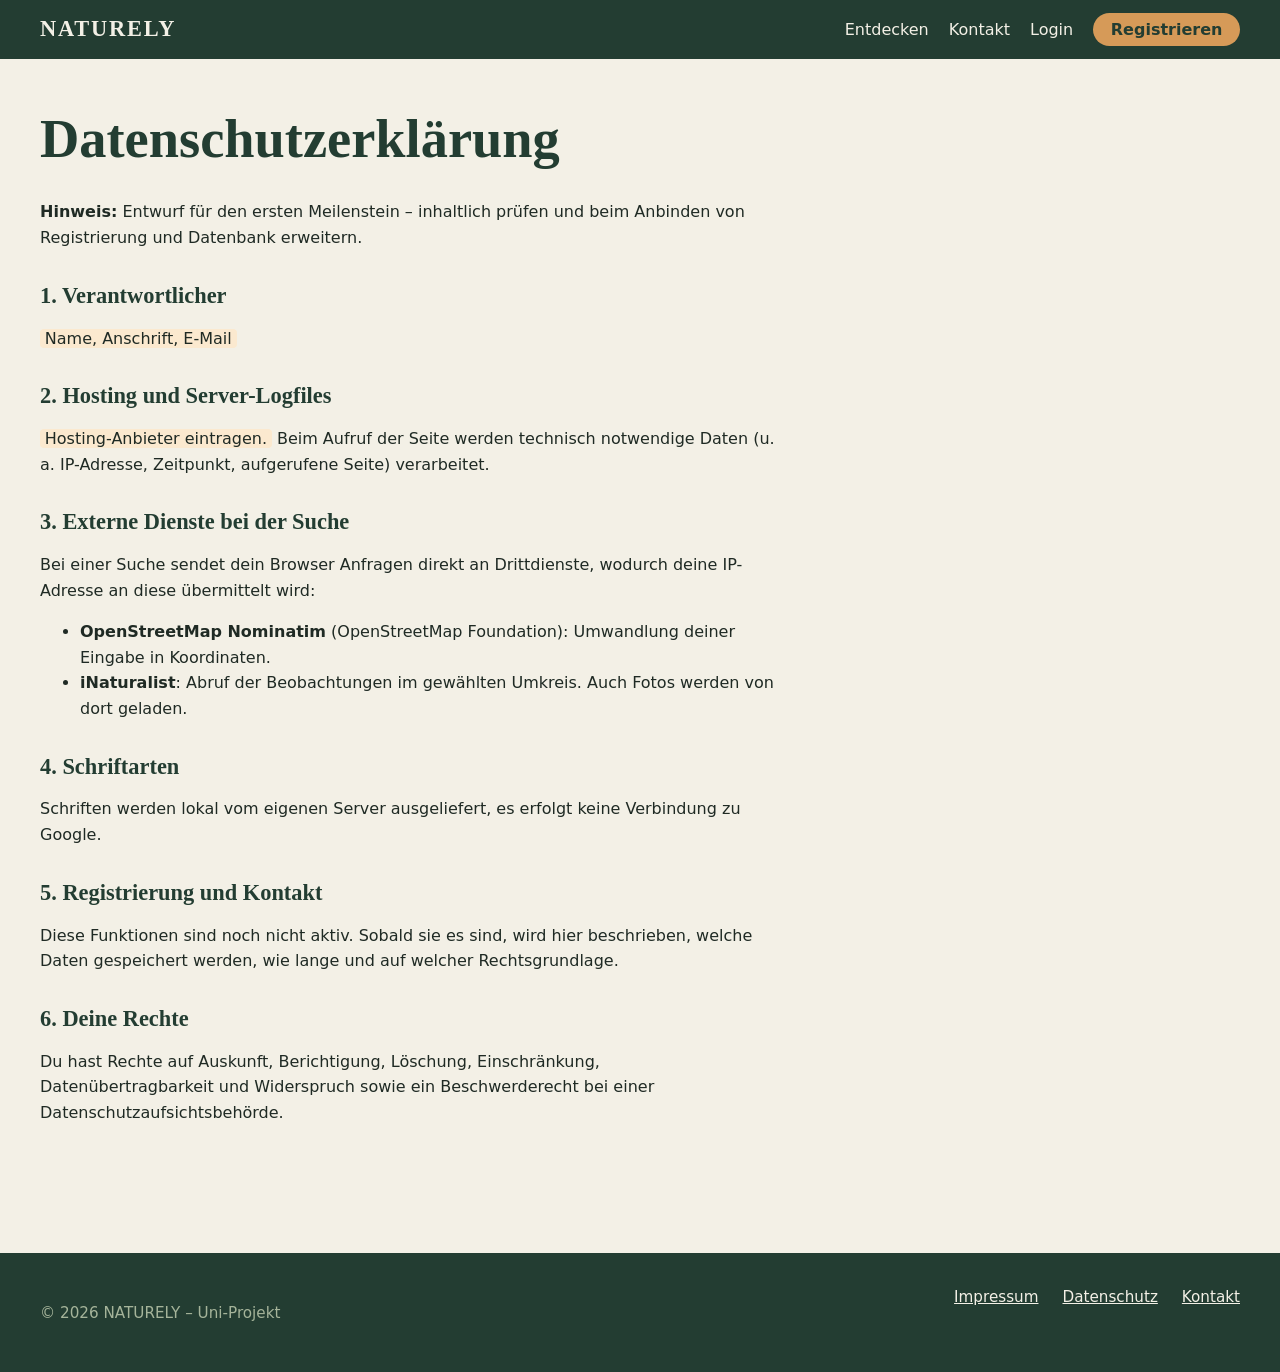
==== frontend/datenschutz.html @ 01c2f05d "initial structure" ====
<!DOCTYPE html>
<html lang="de">
<head>
  <meta charset="utf-8">
  <meta name="viewport" content="width=device-width, initial-scale=1">
  <title>Datenschutzerklärung – NATURELY</title>
  <meta name="description" content="NATURELY – Naturbeobachtungen in deiner Umgebung entdecken.">
  <link rel="stylesheet" href="css/style.css">
</head>
<body>
  <a class="skip" href="#inhalt">Zum Inhalt springen</a>
  <header class="site-header">
    <div class="wrap">
      <a class="logo" href="index.html">NATURELY</a>
      <nav aria-label="Hauptnavigation">
        <ul class="nav">
        <li><a href="index.html#suche">Entdecken</a></li>
        <li><a href="kontakt.html">Kontakt</a></li>
        <li><a href="login.html">Login</a></li>
        <li><a class="btn btn--accent" href="registrierung.html">Registrieren</a></li>
        </ul>
      </nav>
    </div>
  </header>

  <main id="inhalt">
    <div class="wrap page"><article class="prose">
      <h1>Datenschutzerklärung</h1>
      <p><strong>Hinweis:</strong> Entwurf für den ersten Meilenstein – inhaltlich prüfen und beim Anbinden von Registrierung und Datenbank erweitern.</p>
      <h2>1. Verantwortlicher</h2>
      <p><span class="placeholder">Name, Anschrift, E-Mail</span></p>
      <h2>2. Hosting und Server-Logfiles</h2>
      <p><span class="placeholder">Hosting-Anbieter eintragen.</span> Beim Aufruf der Seite werden technisch notwendige Daten (u. a. IP-Adresse, Zeitpunkt, aufgerufene Seite) verarbeitet.</p>
      <h2>3. Externe Dienste bei der Suche</h2>
      <p>Bei einer Suche sendet dein Browser Anfragen direkt an Drittdienste, wodurch deine IP-Adresse an diese übermittelt wird:</p>
      <ul>
        <li><strong>OpenStreetMap Nominatim</strong> (OpenStreetMap Foundation): Umwandlung deiner Eingabe in Koordinaten.</li>
        <li><strong>iNaturalist</strong>: Abruf der Beobachtungen im gewählten Umkreis. Auch Fotos werden von dort geladen.</li>
      </ul>
      <h2>4. Schriftarten</h2>
      <p>Schriften werden lokal vom eigenen Server ausgeliefert, es erfolgt keine Verbindung zu Google.</p>
      <h2>5. Registrierung und Kontakt</h2>
      <p>Diese Funktionen sind noch nicht aktiv. Sobald sie es sind, wird hier beschrieben, welche Daten gespeichert werden, wie lange und auf welcher Rechtsgrundlage.</p>
      <h2>6. Deine Rechte</h2>
      <p>Du hast Rechte auf Auskunft, Berichtigung, Löschung, Einschränkung, Datenübertragbarkeit und Widerspruch sowie ein Beschwerderecht bei einer Datenschutzaufsichtsbehörde.</p>
    </article></div>
  </main>

  <footer class="site-footer">
    <div class="wrap">
      <p>© 2026 NATURELY – Uni-Projekt</p>
      <nav aria-label="Rechtliches"><ul>
        <li><a href="impressum.html">Impressum</a></li>
        <li><a href="datenschutz.html">Datenschutz</a></li>
        <li><a href="kontakt.html">Kontakt</a></li>
      </ul></nav>
    </div>
  </footer>
</body>
</html>
---- frontend/css/style.css ----
/* NATURELY – Stylesheet. Aufbau: 1 Tokens · 2 Basis · 3 Layout · 4 Komponenten · 5 Seiten · 6 Responsive */

/* 1 Tokens */
:root {
  --forest: #233d32; --sage: #54745a; --moss: #a5b49a; --cream: #f3f0e6; --ochre: #d69a58;
  --white: #fffdf8; --text: #1f2a24; --muted: #5b6b61; --line: #d9d4c4; --error: #9b2c2c;
  --font-ui: 'DM Sans', system-ui, -apple-system, 'Segoe UI', Roboto, sans-serif;
  --font-head: 'Playfair Display', Georgia, 'Times New Roman', serif;
  --radius: 14px; --shadow: 0 2px 10px rgb(35 61 50 / 0.1);
  --wrap: 1200px;
}

/* Schriften lokal einbinden (DSGVO: kein Google-CDN). Dateien siehe assets/fonts/ */
@font-face { font-family: 'DM Sans'; font-weight: 100 1000; font-display: swap;
  src: url('../assets/fonts/DMSans-Variable.woff2') format('woff2'); }
@font-face { font-family: 'Playfair Display'; font-weight: 400 900; font-display: swap;
  src: url('../assets/fonts/PlayfairDisplay-Variable.woff2') format('woff2'); }

/* 2 Basis */
*, *::before, *::after { box-sizing: border-box; }
html { scroll-behavior: smooth; }
body { margin: 0; min-height: 100vh; display: flex; flex-direction: column;
  font: 1rem/1.6 var(--font-ui); color: var(--text); background: var(--cream); }
main { flex: 1; }
h1, h2, h3 { font-family: var(--font-head); color: var(--forest); line-height: 1.2; margin: 0 0 0.5em; }
h1 { font-size: clamp(2rem, 5vw, 3.4rem); }
h2 { font-size: clamp(1.5rem, 3vw, 2rem); }
a { color: var(--sage); }
a:hover { color: var(--forest); }
:focus-visible { outline: 3px solid var(--ochre); outline-offset: 2px; }
img { max-width: 100%; display: block; }
.wrap { width: min(100% - 2rem, var(--wrap)); margin-inline: auto; }
.skip { position: absolute; left: -999px; top: 0; background: var(--forest); color: #fff; padding: 0.5rem 1rem; z-index: 10; }
.skip:focus { left: 0; }

/* 3 Header / Footer */
.site-header { background: var(--forest); color: var(--cream); position: sticky; top: 0; z-index: 5; }
.site-header .wrap { display: flex; flex-wrap: wrap; align-items: center; justify-content: space-between; gap: 0.5rem 1.5rem; padding-block: 0.8rem; }
.logo { font: 700 1.4rem var(--font-head); letter-spacing: 0.08em; color: var(--cream); text-decoration: none; }
.nav { display: flex; flex-wrap: wrap; align-items: center; gap: 0.25rem 1.25rem; list-style: none; margin: 0; padding: 0; }
.nav a { color: var(--cream); text-decoration: none; padding: 0.25rem 0; border-bottom: 2px solid transparent; }
.nav a:hover, .nav a[aria-current='page'] { border-color: var(--ochre); }
.nav .btn { border: 0; padding: 0.45rem 1.1rem; color: var(--forest); }
.site-footer { background: var(--forest); color: var(--moss); margin-top: 4rem; padding-block: 2rem; font-size: 0.95rem; }
.site-footer .wrap { display: flex; flex-wrap: wrap; justify-content: space-between; gap: 1rem; }
.site-footer ul { display: flex; gap: 1.5rem; list-style: none; margin: 0; padding: 0; }
.site-footer a { color: var(--cream); }

/* 4 Komponenten */
.btn { display: inline-block; font: 600 1rem var(--font-ui); padding: 0.75rem 1.5rem; border-radius: 999px; border: 0;
  background: var(--forest); color: var(--cream); cursor: pointer; text-decoration: none; transition: background 0.15s; }
.btn:hover:not(:disabled) { background: var(--sage); color: #fff; }
.btn:disabled { opacity: 0.6; cursor: not-allowed; }
.btn--accent { background: var(--ochre); color: var(--forest); }
.btn--accent:hover:not(:disabled) { background: #e2ab6c; color: var(--forest); }
.btn--ghost { background: transparent; color: var(--forest); border: 2px solid var(--forest); }

label { display: block; font-weight: 600; margin-bottom: 0.3rem; color: var(--forest); }
input, select, textarea { width: 100%; font: inherit; padding: 0.7rem 0.9rem; border: 1px solid var(--line);
  border-radius: 10px; background: var(--white); color: var(--text); }
input:focus, select:focus, textarea:focus { border-color: var(--sage); outline: 3px solid rgb(84 116 90 / 0.25); }
.field { margin-bottom: 1.1rem; }
.check { display: flex; gap: 0.6rem; align-items: flex-start; font-weight: 400; }
.check input { width: auto; margin-top: 0.35rem; }
.form-note, .status { min-height: 1.5em; color: var(--muted); }
.status--error { color: var(--error); font-weight: 600; }

.badge { background: var(--moss); color: var(--forest); font-size: 0.8rem; font-weight: 700; padding: 0.15rem 0.7rem; border-radius: 999px; }

.grid { list-style: none; margin: 1.5rem 0; padding: 0; display: grid; gap: 1.5rem; grid-template-columns: repeat(4, 1fr); }
.card { height: 100%; display: flex; flex-direction: column; background: var(--white); border-radius: var(--radius);
  box-shadow: var(--shadow); overflow: hidden; transition: transform 0.15s, box-shadow 0.15s; }
.card:hover { transform: translateY(-3px); box-shadow: 0 8px 22px rgb(35 61 50 / 0.18); }
.card__media { aspect-ratio: 4 / 3; background: var(--moss); }
.card__media img { width: 100%; height: 100%; object-fit: cover; }
.card__media--empty { display: grid; place-items: center; color: var(--forest); font-size: 0.9rem; }
.card__body { flex: 1; display: flex; flex-direction: column; padding: 1rem 1.1rem; }
.card__meta { display: flex; justify-content: space-between; align-items: center; font-size: 0.85rem; color: var(--muted); gap: 0.5rem; }
.card__title { font-size: 1.25rem; margin: 0.7rem 0 0.1rem; }
.card__latin { font-style: italic; color: var(--muted); margin: 0 0 1rem; min-height: 1.6em; }
.card__foot { margin-top: auto; padding-top: 0.8rem; border-top: 1px solid var(--line); display: flex; justify-content: space-between; gap: 0.5rem; font-size: 0.9rem; }

/* 5 Seiten */
.hero { background: var(--forest); color: var(--cream); }
.hero .wrap { display: grid; grid-template-columns: 1.1fr 1fr; gap: 2.5rem; align-items: center; padding-block: 3.5rem; }
.hero h1 { color: var(--cream); }
.hero p { font-size: 1.15rem; color: var(--moss); max-width: 34rem; }
.hero__visual { aspect-ratio: 4 / 3; border-radius: var(--radius);
  /* Platzhalter – später durch Foto ersetzen: background: url('../assets/img/hero.jpg') center / cover; */
  background: radial-gradient(circle at 70% 25%, var(--ochre) 0 9%, transparent 10%),
    linear-gradient(160deg, var(--sage), var(--moss) 55%, #7f9a78); }

.search { background: var(--white); border-radius: var(--radius); box-shadow: var(--shadow); padding: 1.25rem 1.5rem;
  margin-top: -2rem; position: relative; }
.search form { display: grid; grid-template-columns: 1fr 10rem auto; gap: 1rem; align-items: end; }
.search .field { margin: 0; }

.results-head { display: flex; justify-content: space-between; align-items: baseline; flex-wrap: wrap; margin-top: 2.5rem; }
.more { text-align: center; }

.page { padding-block: 3rem; }
.narrow { max-width: 38rem; }
.panel { background: var(--white); border-radius: var(--radius); box-shadow: var(--shadow); padding: 2rem; }
.prose { max-width: 46rem; }
.prose h2 { margin-top: 2rem; font-size: 1.4rem; }
.placeholder { background: #fbe9cf; padding: 0 0.3rem; border-radius: 4px; }

/* 6 Responsive */
@media (max-width: 1100px) { .grid { grid-template-columns: repeat(3, 1fr); } }
@media (max-width: 800px) {
  .grid { grid-template-columns: repeat(2, 1fr); }
  .hero .wrap { grid-template-columns: 1fr; padding-block: 2.5rem; }
  .hero__visual { aspect-ratio: 16 / 7; }
  .search form { grid-template-columns: 1fr 1fr; }
  .search .field:first-child { grid-column: 1 / -1; }
}
@media (max-width: 520px) {
  .grid { grid-template-columns: 1fr; }
  .search form { grid-template-columns: 1fr; }
  .site-header { position: static; }
}
@media (prefers-reduced-motion: reduce) { * { transition: none !important; scroll-behavior: auto !important; } }
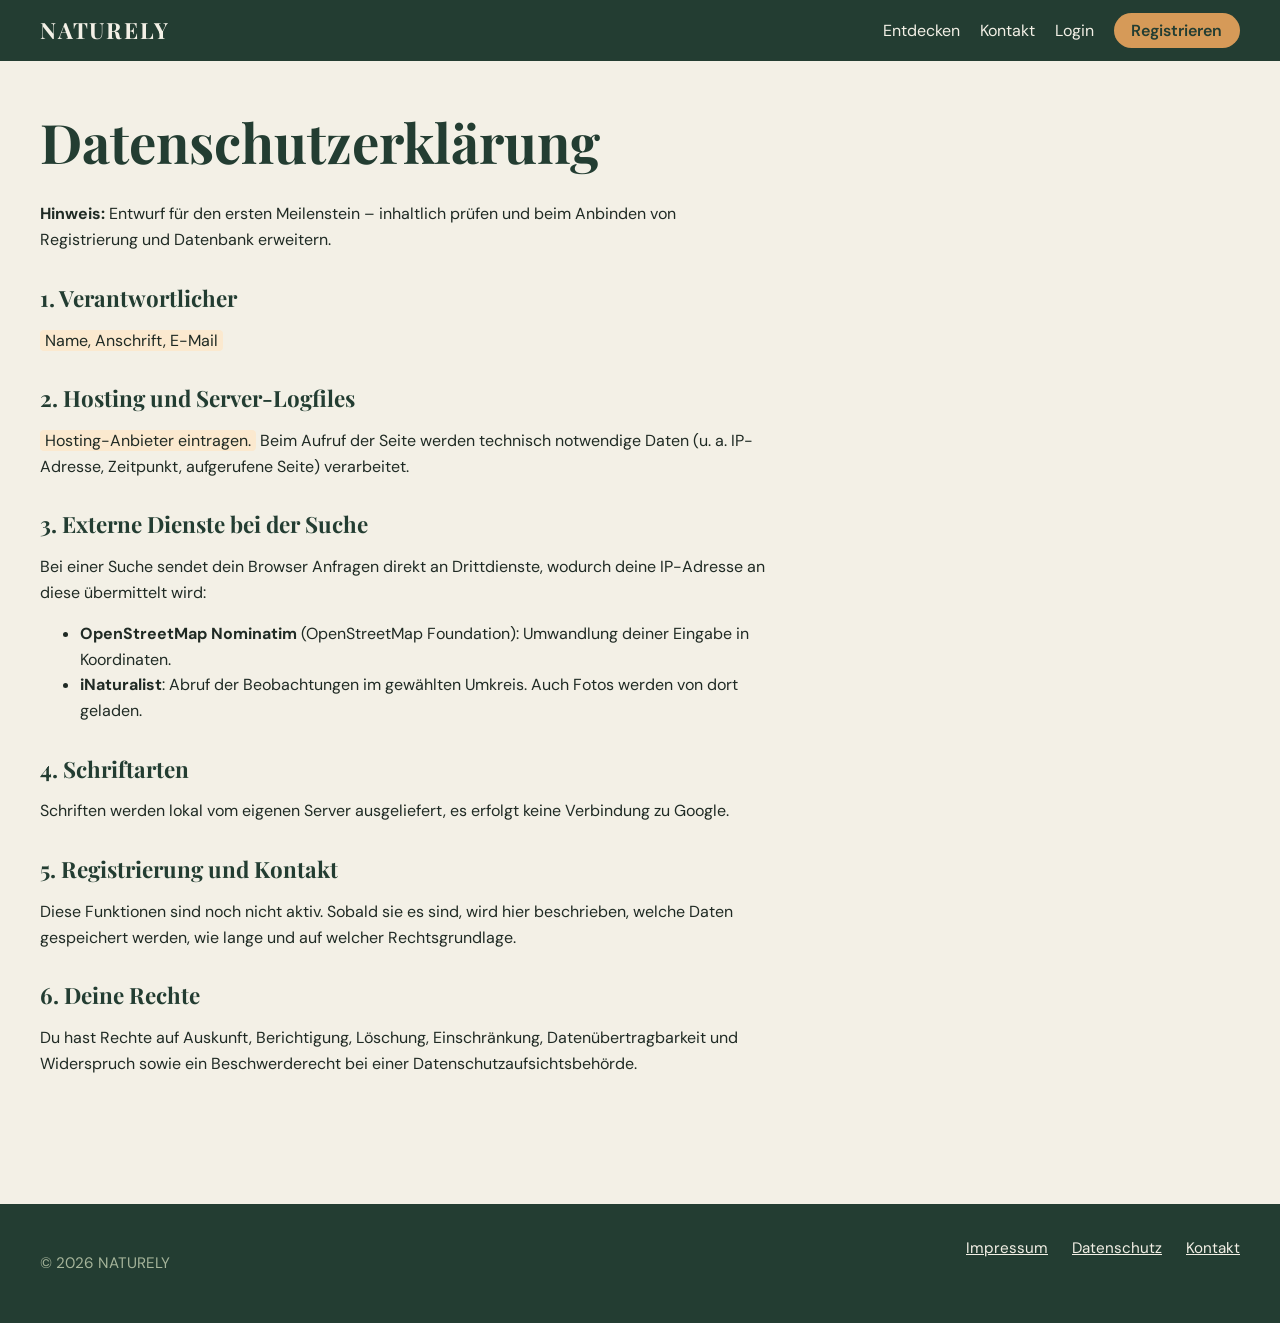
==== commit 16512ce1: "edit footer" ====
--- a/frontend/datenschutz.html
+++ b/frontend/datenschutz.html
@@ -48,7 +48,7 @@
 
   <footer class="site-footer">
     <div class="wrap">
-      <p>© 2026 NATURELY – Uni-Projekt</p>
+      <p>© 2026 NATURELY</p>
       <nav aria-label="Rechtliches"><ul>
         <li><a href="impressum.html">Impressum</a></li>
         <li><a href="datenschutz.html">Datenschutz</a></li>
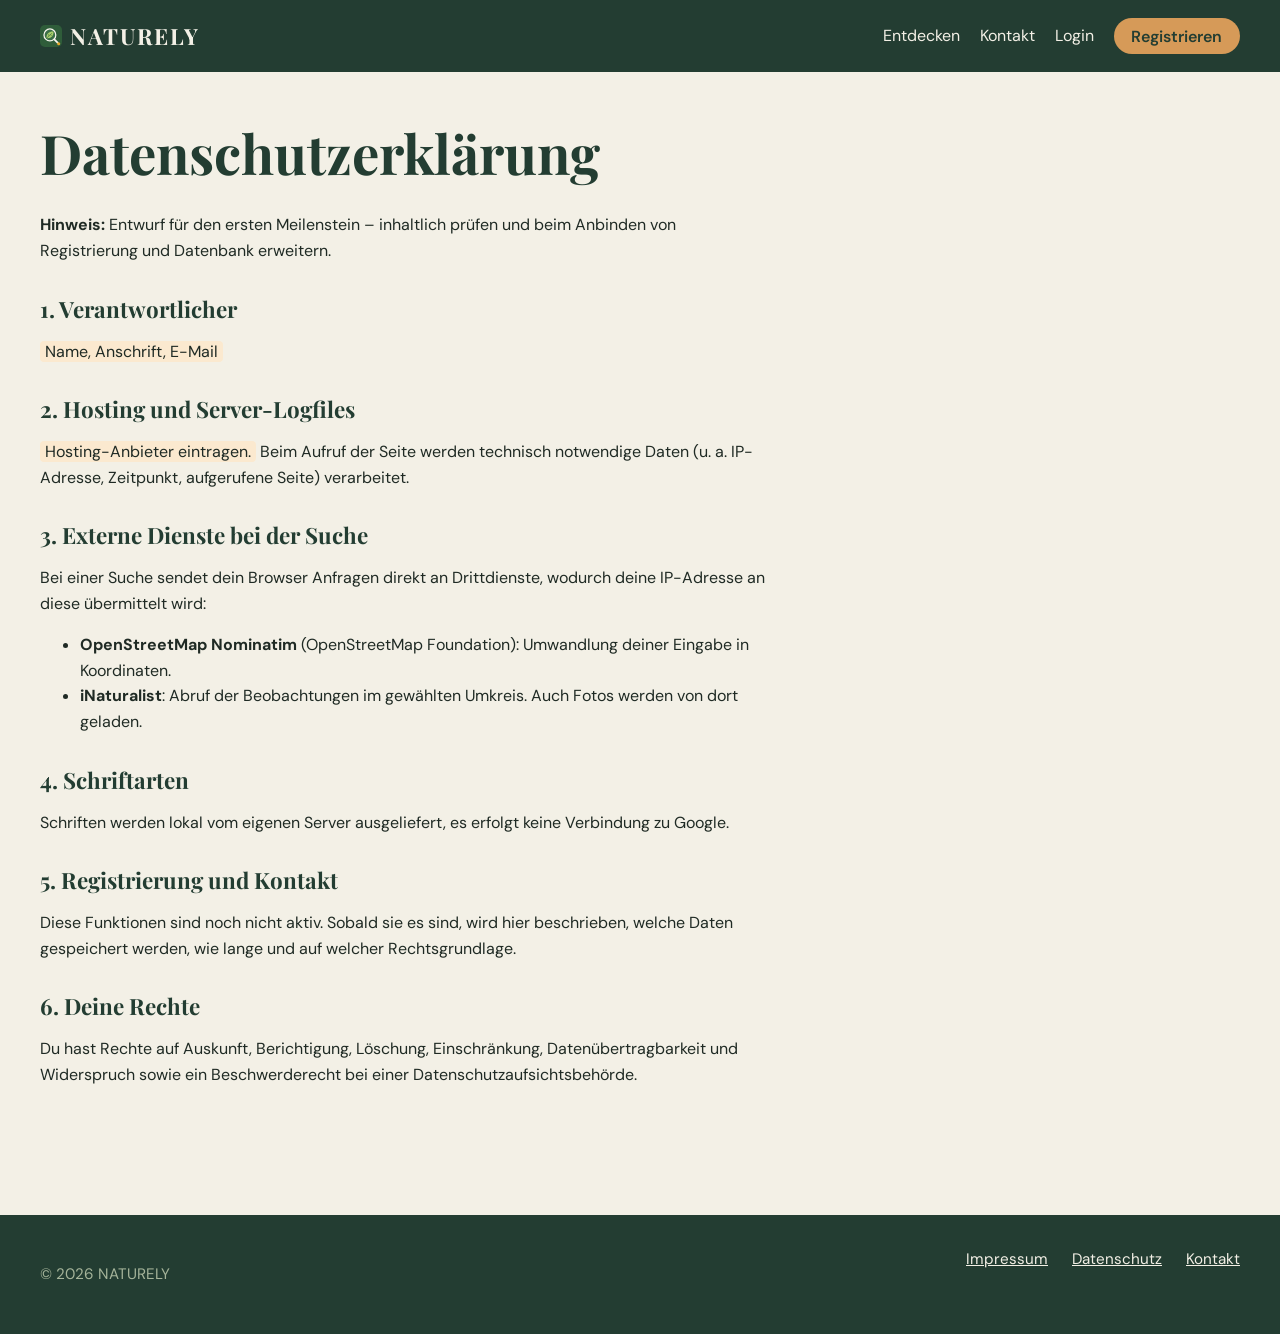
==== commit 76d7fb5c: "add logo to headers" ====
--- a/frontend/datenschutz.html
+++ b/frontend/datenschutz.html
@@ -6,13 +6,19 @@
   <title>Datenschutzerklärung – NATURELY</title>
   <meta name="description" content="NATURELY – Naturbeobachtungen in deiner Umgebung entdecken.">
   <link rel="stylesheet" href="css/style.css">
+  <script src="js/nav.js" defer></script>
 </head>
 <body>
   <a class="skip" href="#inhalt">Zum Inhalt springen</a>
   <header class="site-header">
     <div class="wrap">
-      <a class="logo" href="index.html">NATURELY</a>
-      <nav aria-label="Hauptnavigation">
+      <a class="logo" href="index.html"><img src="assets/images/logo.svg" alt="">NATURELY</a>
+      <button class="nav-toggle" type="button" aria-expanded="false" aria-controls="site-nav" aria-label="Menü öffnen">
+        <span class="nav-toggle__bar"></span>
+        <span class="nav-toggle__bar"></span>
+        <span class="nav-toggle__bar"></span>
+      </button>
+      <nav class="site-nav" id="site-nav" aria-label="Hauptnavigation">
         <ul class="nav">
         <li><a href="index.html#suche">Entdecken</a></li>
         <li><a href="kontakt.html">Kontakt</a></li>
--- a/frontend/css/style.css
+++ b/frontend/css/style.css
@@ -2,121 +2,611 @@
 
 /* 1 Tokens */
 :root {
-  --forest: #233d32; --sage: #54745a; --moss: #a5b49a; --cream: #f3f0e6; --ochre: #d69a58;
-  --white: #fffdf8; --text: #1f2a24; --muted: #5b6b61; --line: #d9d4c4; --error: #9b2c2c;
+  --forest: #233d32;
+  --sage: #54745a;
+  --moss: #a5b49a;
+  --cream: #f3f0e6;
+  --ochre: #d69a58;
+  --white: #fffdf8;
+  --text: #1f2a24;
+  --muted: #5b6b61;
+  --line: #d9d4c4;
+  --error: #9b2c2c;
   --font-ui: 'DM Sans', system-ui, -apple-system, 'Segoe UI', Roboto, sans-serif;
   --font-head: 'Playfair Display', Georgia, 'Times New Roman', serif;
-  --radius: 14px; --shadow: 0 2px 10px rgb(35 61 50 / 0.1);
+  --radius: 14px;
+  --shadow: 0 2px 10px rgb(35 61 50 / 0.5);
   --wrap: 1200px;
 }
 
 /* Schriften lokal einbinden (DSGVO: kein Google-CDN). Dateien siehe assets/fonts/ */
-@font-face { font-family: 'DM Sans'; font-weight: 100 1000; font-display: swap;
-  src: url('../assets/fonts/DMSans-Variable.woff2') format('woff2'); }
-@font-face { font-family: 'Playfair Display'; font-weight: 400 900; font-display: swap;
-  src: url('../assets/fonts/PlayfairDisplay-Variable.woff2') format('woff2'); }
+@font-face {
+  font-family: 'DM Sans';
+  font-weight: 100 1000;
+  font-display: swap;
+  src: url('../assets/fonts/DMSans-Variable.woff2') format('woff2');
+}
+
+@font-face {
+  font-family: 'Playfair Display';
+  font-weight: 400 900;
+  font-display: swap;
+  src: url('../assets/fonts/PlayfairDisplay-Variable.woff2') format('woff2');
+}
 
 /* 2 Basis */
-*, *::before, *::after { box-sizing: border-box; }
-html { scroll-behavior: smooth; }
-body { margin: 0; min-height: 100vh; display: flex; flex-direction: column;
-  font: 1rem/1.6 var(--font-ui); color: var(--text); background: var(--cream); }
-main { flex: 1; }
-h1, h2, h3 { font-family: var(--font-head); color: var(--forest); line-height: 1.2; margin: 0 0 0.5em; }
-h1 { font-size: clamp(2rem, 5vw, 3.4rem); }
-h2 { font-size: clamp(1.5rem, 3vw, 2rem); }
-a { color: var(--sage); }
-a:hover { color: var(--forest); }
-:focus-visible { outline: 3px solid var(--ochre); outline-offset: 2px; }
-img { max-width: 100%; display: block; }
-.wrap { width: min(100% - 2rem, var(--wrap)); margin-inline: auto; }
-.skip { position: absolute; left: -999px; top: 0; background: var(--forest); color: #fff; padding: 0.5rem 1rem; z-index: 10; }
-.skip:focus { left: 0; }
+*,
+*::before,
+*::after {
+  box-sizing: border-box;
+}
+
+html {
+  scroll-behavior: smooth;
+}
+
+body {
+  margin: 0;
+  min-height: 100vh;
+  display: flex;
+  flex-direction: column;
+  font: 1rem/1.6 var(--font-ui);
+  color: var(--text);
+  background: var(--cream);
+}
+
+main {
+  flex: 1;
+}
+
+h1,
+h2,
+h3 {
+  font-family: var(--font-head);
+  color: var(--forest);
+  line-height: 1.2;
+  margin: 0 0 0.5em;
+}
+
+h1 {
+  font-size: clamp(2rem, 5vw, 3.4rem);
+}
+
+h2 {
+  font-size: clamp(1.5rem, 3vw, 2rem);
+}
+
+a {
+  color: var(--sage);
+}
+
+a:hover {
+  color: var(--forest);
+}
+
+:focus-visible {
+  outline: 3px solid var(--ochre);
+  outline-offset: 2px;
+}
+
+img {
+  max-width: 100%;
+  display: block;
+}
+
+.wrap {
+  width: min(100% - 2rem, var(--wrap));
+  margin-inline: auto;
+}
+
+.skip {
+  position: absolute;
+  left: -999px;
+  top: 0;
+  background: var(--forest);
+  color: #fff;
+  padding: 0.5rem 1rem;
+  z-index: 10;
+}
+
+.skip:focus {
+  left: 0;
+}
 
 /* 3 Header / Footer */
-.site-header { background: var(--forest); color: var(--cream); position: sticky; top: 0; z-index: 5; }
-.site-header .wrap { display: flex; flex-wrap: wrap; align-items: center; justify-content: space-between; gap: 0.5rem 1.5rem; padding-block: 0.8rem; }
-.logo { font: 700 1.4rem var(--font-head); letter-spacing: 0.08em; color: var(--cream); text-decoration: none; }
-.nav { display: flex; flex-wrap: wrap; align-items: center; gap: 0.25rem 1.25rem; list-style: none; margin: 0; padding: 0; }
-.nav a { color: var(--cream); text-decoration: none; padding: 0.25rem 0; border-bottom: 2px solid transparent; }
-.nav a:hover, .nav a[aria-current='page'] { border-color: var(--ochre); }
-.nav .btn { border: 0; padding: 0.45rem 1.1rem; color: var(--forest); }
-.site-footer { background: var(--forest); color: var(--moss); margin-top: 4rem; padding-block: 2rem; font-size: 0.95rem; }
-.site-footer .wrap { display: flex; flex-wrap: wrap; justify-content: space-between; gap: 1rem; }
-.site-footer ul { display: flex; gap: 1.5rem; list-style: none; margin: 0; padding: 0; }
-.site-footer a { color: var(--cream); }
+.site-header {
+  background: var(--forest);
+  color: var(--cream);
+  position: sticky;
+  top: 0;
+  z-index: 5;
+}
+
+.site-header .wrap {
+  display: flex;
+  flex-wrap: wrap;
+  align-items: center;
+  justify-content: space-between;
+  gap: 0.5rem 1.5rem;
+  padding-block: 0.8rem;
+  min-height: 4.5rem;
+}
+
+.logo {
+  display: inline-flex;
+  align-items: center;
+  gap: 0.5rem;
+  font: 700 1.4rem var(--font-head);
+  letter-spacing: 0.08em;
+  color: var(--cream);
+  text-decoration: none;
+}
+
+.logo img {
+  height: 1em;
+  width: auto;
+}
+
+.nav {
+  display: flex;
+  flex-wrap: wrap;
+  align-items: center;
+  gap: 0.25rem 1.25rem;
+  list-style: none;
+  margin: 0;
+  padding: 0;
+}
+
+.nav a {
+  color: var(--cream);
+  text-decoration: none;
+  padding: 0.25rem 0;
+  border-bottom: 2px solid transparent;
+}
+
+.nav a:hover,
+.nav a[aria-current='page'] {
+  border-color: var(--ochre);
+}
+
+.nav .btn {
+  border: 0;
+  padding: 0.45rem 1.1rem;
+  color: var(--forest);
+}
+
+.nav-toggle {
+  display: none;
+  flex-direction: column;
+  justify-content: center;
+  align-items: center;
+  gap: 5px;
+  width: 2.75rem;
+  height: 2.75rem;
+  padding: 0;
+  border: 0;
+  border-radius: 10px;
+  background: transparent;
+  color: var(--cream);
+  cursor: pointer;
+}
+
+.nav-toggle__bar {
+  display: block;
+  width: 1.5rem;
+  height: 2px;
+  border-radius: 2px;
+  background: currentcolor;
+  transition: transform 0.2s, opacity 0.2s;
+}
+
+.nav-toggle[aria-expanded='true'] .nav-toggle__bar:nth-child(1) {
+  transform: translateY(7px) rotate(45deg);
+}
+
+.nav-toggle[aria-expanded='true'] .nav-toggle__bar:nth-child(2) {
+  opacity: 0;
+}
+
+.nav-toggle[aria-expanded='true'] .nav-toggle__bar:nth-child(3) {
+  transform: translateY(-7px) rotate(-45deg);
+}
+
+.site-footer {
+  background: var(--forest);
+  color: var(--moss);
+  margin-top: 4rem;
+  padding-block: 2rem;
+  font-size: 0.95rem;
+}
+
+.site-footer .wrap {
+  display: flex;
+  flex-wrap: wrap;
+  justify-content: space-between;
+  gap: 1rem;
+}
+
+.site-footer ul {
+  display: flex;
+  gap: 1.5rem;
+  list-style: none;
+  margin: 0;
+  padding: 0;
+}
+
+.site-footer a {
+  color: var(--cream);
+}
 
 /* 4 Komponenten */
-.btn { display: inline-block; font: 600 1rem var(--font-ui); padding: 0.75rem 1.5rem; border-radius: 999px; border: 0;
-  background: var(--forest); color: var(--cream); cursor: pointer; text-decoration: none; transition: background 0.15s; }
-.btn:hover:not(:disabled) { background: var(--sage); color: #fff; }
-.btn:disabled { opacity: 0.6; cursor: not-allowed; }
-.btn--accent { background: var(--ochre); color: var(--forest); }
-.btn--accent:hover:not(:disabled) { background: #e2ab6c; color: var(--forest); }
-.btn--ghost { background: transparent; color: var(--forest); border: 2px solid var(--forest); }
-
-label { display: block; font-weight: 600; margin-bottom: 0.3rem; color: var(--forest); }
-input, select, textarea { width: 100%; font: inherit; padding: 0.7rem 0.9rem; border: 1px solid var(--line);
-  border-radius: 10px; background: var(--white); color: var(--text); }
-input:focus, select:focus, textarea:focus { border-color: var(--sage); outline: 3px solid rgb(84 116 90 / 0.25); }
-.field { margin-bottom: 1.1rem; }
-.check { display: flex; gap: 0.6rem; align-items: flex-start; font-weight: 400; }
-.check input { width: auto; margin-top: 0.35rem; }
-.form-note, .status { min-height: 1.5em; color: var(--muted); }
-.status--error { color: var(--error); font-weight: 600; }
-
-.badge { background: var(--moss); color: var(--forest); font-size: 0.8rem; font-weight: 700; padding: 0.15rem 0.7rem; border-radius: 999px; }
-
-.grid { list-style: none; margin: 1.5rem 0; padding: 0; display: grid; gap: 1.5rem; grid-template-columns: repeat(4, 1fr); }
-.card { height: 100%; display: flex; flex-direction: column; background: var(--white); border-radius: var(--radius);
-  box-shadow: var(--shadow); overflow: hidden; transition: transform 0.15s, box-shadow 0.15s; }
-.card:hover { transform: translateY(-3px); box-shadow: 0 8px 22px rgb(35 61 50 / 0.18); }
-.card__media { aspect-ratio: 4 / 3; background: var(--moss); }
-.card__media img { width: 100%; height: 100%; object-fit: cover; }
-.card__media--empty { display: grid; place-items: center; color: var(--forest); font-size: 0.9rem; }
-.card__body { flex: 1; display: flex; flex-direction: column; padding: 1rem 1.1rem; }
-.card__meta { display: flex; justify-content: space-between; align-items: center; font-size: 0.85rem; color: var(--muted); gap: 0.5rem; }
-.card__title { font-size: 1.25rem; margin: 0.7rem 0 0.1rem; }
-.card__latin { font-style: italic; color: var(--muted); margin: 0 0 1rem; min-height: 1.6em; }
-.card__foot { margin-top: auto; padding-top: 0.8rem; border-top: 1px solid var(--line); display: flex; justify-content: space-between; gap: 0.5rem; font-size: 0.9rem; }
-
-/* 5 Seiten */
-.hero { background: var(--forest); color: var(--cream); }
-.hero .wrap { display: grid; grid-template-columns: 1.1fr 1fr; gap: 2.5rem; align-items: center; padding-block: 3.5rem; }
-.hero h1 { color: var(--cream); }
-.hero p { font-size: 1.15rem; color: var(--moss); max-width: 34rem; }
-.hero__visual { aspect-ratio: 4 / 3; border-radius: var(--radius);
+.btn {
+  display: inline-block;
+  font: 600 1rem var(--font-ui);
+  padding: 0.75rem 1.5rem;
+  border-radius: 999px;
+  border: 0;
+  background: var(--forest);
+  color: var(--cream);
+  cursor: pointer;
+  text-decoration: none;
+  transition: background 0.15s;
+}
+
+.btn:hover:not(:disabled) {
+  background: var(--sage);
+  color: #fff;
+}
+
+.btn:disabled {
+  opacity: 0.6;
+  cursor: not-allowed;
+}
+
+.btn--accent {
+  background: var(--ochre);
+  color: var(--forest);
+}
+
+.btn--accent:hover:not(:disabled) {
+  background: #e2ab6c;
+  color: var(--forest);
+}
+
+.btn--ghost {
+  background: transparent;
+  color: var(--forest);
+  border: 2px solid var(--forest);
+}
+
+label {
+  display: block;
+  font-weight: 600;
+  margin-bottom: 0.3rem;
+  color: var(--forest);
+}
+
+input,
+select,
+textarea {
+  width: 100%;
+  font: inherit;
+  padding: 0.7rem 0.9rem;
+  border: 1px solid var(--line);
+  border-radius: 10px;
+  background: var(--white);
+  color: var(--text);
+}
+
+input:focus,
+select:focus,
+textarea:focus {
+  border-color: var(--sage);
+  outline: 3px solid rgb(84 116 90 / 0.25);
+}
+
+.field {
+  margin-bottom: 1.1rem;
+}
+
+.check {
+  display: flex;
+  gap: 0.6rem;
+  align-items: flex-start;
+  font-weight: 400;
+}
+
+.check input {
+  width: auto;
+  margin-top: 0.35rem;
+}
+
+.form-note,
+.status {
+  min-height: 1.5em;
+  color: var(--muted);
+}
+
+.status--error {
+  color: var(--error);
+  font-weight: 600;
+}
+
+.badge {
+  background: var(--moss);
+  color: var(--forest);
+  font-size: 0.8rem;
+  font-weight: 700;
+  padding: 0.15rem 0.7rem;
+  border-radius: 999px;
+}
+
+.grid {
+  list-style: none;
+  margin: 1.5rem 0;
+  padding: 0;
+  display: grid;
+  gap: 1.5rem;
+  grid-template-columns: repeat(4, 1fr);
+}
+
+.card {
+  height: 100%;
+  display: flex;
+  flex-direction: column;
+  background: var(--white);
+  border-radius: var(--radius);
+  box-shadow: var(--shadow);
+  overflow: hidden;
+  transition: transform 0.15s, box-shadow 0.15s;
+}
+
+.card:hover {
+  transform: translateY(-3px);
+  box-shadow: 0 8px 22px rgb(35 61 50 / 0.18);
+}
+
+.card__media {
+  aspect-ratio: 4 / 3;
+  background: var(--moss);
+}
+
+.card__media img {
+  width: 100%;
+  height: 100%;
+  object-fit: cover;
+}
+
+.card__media--empty {
+  display: grid;
+  place-items: center;
+  color: var(--forest);
+  font-size: 0.9rem;
+}
+
+.card__body {
+  flex: 1;
+  display: flex;
+  flex-direction: column;
+  padding: 1rem 1.1rem;
+}
+
+.card__meta {
+  display: flex;
+  justify-content: space-between;
+  align-items: center;
+  font-size: 0.85rem;
+  color: var(--muted);
+  gap: 0.5rem;
+}
+
+.card__title {
+  font-size: 1.25rem;
+  margin: 0.7rem 0 0.1rem;
+}
+
+.card__latin {
+  font-style: italic;
+  color: var(--muted);
+  margin: 0 0 1rem;
+  min-height: 1.6em;
+}
+
+.card__foot {
+  margin-top: auto;
+  padding-top: 0.8rem;
+  border-top: 1px solid var(--line);
+  display: flex;
+  justify-content: space-between;
+  gap: 0.5rem;
+  font-size: 0.9rem;
+}
+
+/* 5 Seiten - HERO */
+.hero {
+  background: var(--forest);
+  color: var(--cream);
+}
+
+.hero .wrap {
+  display: grid;
+  grid-template-columns: 1.1fr 1fr;
+  gap: 2.5rem;
+  align-items: center;
+  padding-block: 3.5rem;
+}
+
+.hero h1 {
+  color: var(--cream);
+}
+
+.hero p {
+  font-size: 1.15rem;
+  color: var(--moss);
+  max-width: 34rem;
+}
+
+.hero__visual {
+  aspect-ratio: 4 / 3;
+  border-radius: var(--radius);
+  visibility: hidden;
   /* Platzhalter – später durch Foto ersetzen: background: url('../assets/img/hero.jpg') center / cover; */
-  background: radial-gradient(circle at 70% 25%, var(--ochre) 0 9%, transparent 10%),
-    linear-gradient(160deg, var(--sage), var(--moss) 55%, #7f9a78); }
-
-.search { background: var(--white); border-radius: var(--radius); box-shadow: var(--shadow); padding: 1.25rem 1.5rem;
-  margin-top: -2rem; position: relative; }
-.search form { display: grid; grid-template-columns: 1fr 10rem auto; gap: 1rem; align-items: end; }
-.search .field { margin: 0; }
-
-.results-head { display: flex; justify-content: space-between; align-items: baseline; flex-wrap: wrap; margin-top: 2.5rem; }
-.more { text-align: center; }
-
-.page { padding-block: 3rem; }
-.narrow { max-width: 38rem; }
-.panel { background: var(--white); border-radius: var(--radius); box-shadow: var(--shadow); padding: 2rem; }
-.prose { max-width: 46rem; }
-.prose h2 { margin-top: 2rem; font-size: 1.4rem; }
-.placeholder { background: #fbe9cf; padding: 0 0.3rem; border-radius: 4px; }
+  background: radial-gradient(circle at 70% 25%, var(--ochre) 0 9%, transparent 10%), linear-gradient(160deg, var(--sage), var(--moss) 55%, #7f9a78);
+}
+
+.search {
+  background: var(--white);
+  border-radius: var(--radius);
+  box-shadow: var(--shadow);
+  padding: 1.25rem 1.5rem;
+  margin-top: -2rem;
+  position: relative;
+}
+
+.search form {
+  display: grid;
+  grid-template-columns: 1fr 10rem auto;
+  gap: 1rem;
+  align-items: end;
+}
+
+.search .field {
+  margin: 0;
+}
+
+.results-head {
+  display: flex;
+  justify-content: space-between;
+  align-items: baseline;
+  flex-wrap: wrap;
+  margin-top: 2.5rem;
+}
+
+.more {
+  text-align: center;
+}
+
+.page {
+  padding-block: 3rem;
+}
+
+.narrow {
+  max-width: 38rem;
+}
+
+.panel {
+  background: var(--white);
+  border-radius: var(--radius);
+  box-shadow: var(--shadow);
+  padding: 2rem;
+}
+
+.prose {
+  max-width: 46rem;
+}
+
+.prose h2 {
+  margin-top: 2rem;
+  font-size: 1.4rem;
+}
+
+.placeholder {
+  background: #fbe9cf;
+  padding: 0 0.3rem;
+  border-radius: 4px;
+}
 
 /* 6 Responsive */
-@media (max-width: 1100px) { .grid { grid-template-columns: repeat(3, 1fr); } }
+@media (max-width: 1100px) {
+  .grid {
+    grid-template-columns: repeat(3, 1fr);
+  }
+}
+
 @media (max-width: 800px) {
-  .grid { grid-template-columns: repeat(2, 1fr); }
-  .hero .wrap { grid-template-columns: 1fr; padding-block: 2.5rem; }
-  .hero__visual { aspect-ratio: 16 / 7; }
-  .search form { grid-template-columns: 1fr 1fr; }
-  .search .field:first-child { grid-column: 1 / -1; }
-}
+  .grid {
+    grid-template-columns: repeat(2, 1fr);
+  }
+
+  .hero .wrap {
+    grid-template-columns: 1fr;
+    padding-block: 2.5rem;
+    display: none;
+  }
+
+  .hero__visual {
+    aspect-ratio: 16 / 7;
+    display: none;
+  }
+
+  .search form {
+    grid-template-columns: 1fr 1fr;
+  }
+
+  .search .field:first-child {
+    grid-column: 1 / -1;
+  }
+
+  .search {
+    margin-top: 1.5rem;
+  }
+}
+
+@media (min-width: 601px) {
+  .site-header .wrap,
+  .nav {
+    flex-wrap: nowrap;
+  }
+}
+
+@media (max-width: 600px) {
+  .js .nav-toggle {
+    display: flex;
+  }
+
+  .site-nav {
+    flex-basis: 100%;
+  }
+
+  .js .site-nav:not(.is-open) {
+    display: none;
+  }
+
+  .nav {
+    flex-direction: column;
+    align-items: stretch;
+    gap: 0;
+    padding-bottom: 0.5rem;
+  }
+
+  .nav a {
+    display: block;
+    padding: 0.7rem 0;
+    text-align: center;
+  }
+
+  .nav .btn {
+    margin-top: 0.5rem;
+  }
+}
+
 @media (max-width: 520px) {
-  .grid { grid-template-columns: 1fr; }
-  .search form { grid-template-columns: 1fr; }
-  .site-header { position: static; }
-}
-@media (prefers-reduced-motion: reduce) { * { transition: none !important; scroll-behavior: auto !important; } }
+  .grid {
+    grid-template-columns: 1fr;
+  }
+
+  .search form {
+    grid-template-columns: 1fr;
+  }
+
+  .site-header {
+    position: static;
+  }
+}
+
+@media (prefers-reduced-motion: reduce) {
+  * {
+    transition: none !important;
+    scroll-behavior: auto !important;
+  }
+}
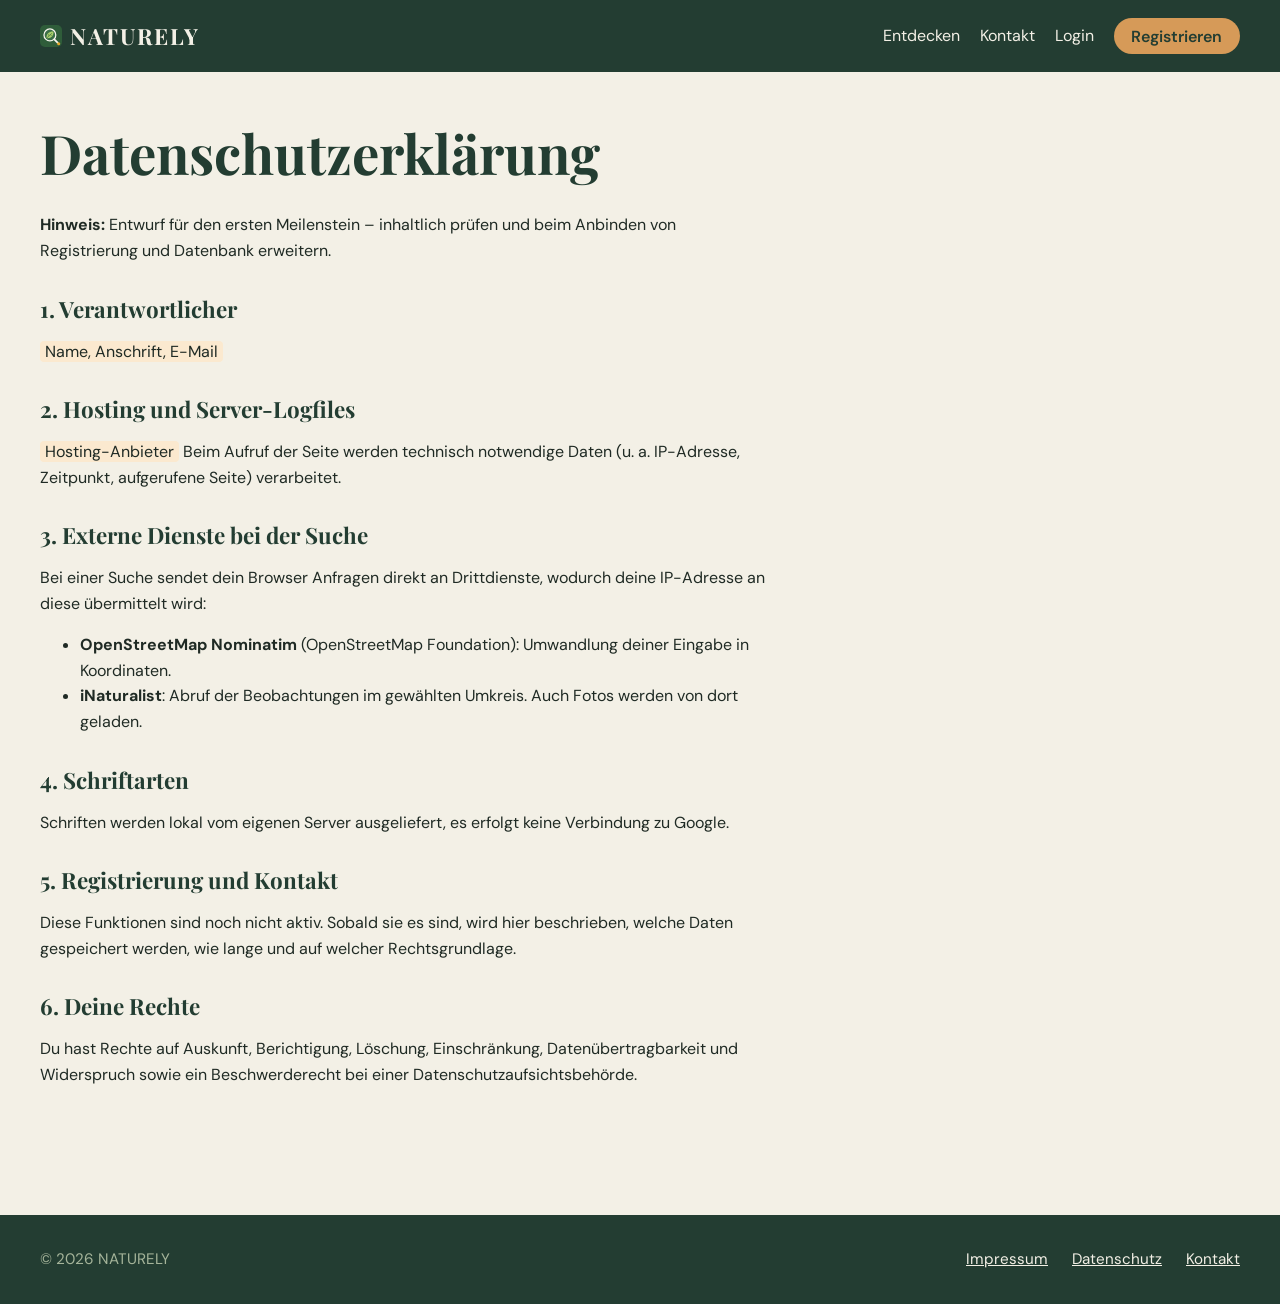
==== commit 15e7d211: "remove some placeholders from date security site" ====
--- a/frontend/datenschutz.html
+++ b/frontend/datenschutz.html
@@ -36,7 +36,7 @@
       <h2>1. Verantwortlicher</h2>
       <p><span class="placeholder">Name, Anschrift, E-Mail</span></p>
       <h2>2. Hosting und Server-Logfiles</h2>
-      <p><span class="placeholder">Hosting-Anbieter eintragen.</span> Beim Aufruf der Seite werden technisch notwendige Daten (u. a. IP-Adresse, Zeitpunkt, aufgerufene Seite) verarbeitet.</p>
+      <p><span class="placeholder">Hosting-Anbieter</span> Beim Aufruf der Seite werden technisch notwendige Daten (u. a. IP-Adresse, Zeitpunkt, aufgerufene Seite) verarbeitet.</p>
       <h2>3. Externe Dienste bei der Suche</h2>
       <p>Bei einer Suche sendet dein Browser Anfragen direkt an Drittdienste, wodurch deine IP-Adresse an diese übermittelt wird:</p>
       <ul>
--- a/frontend/css/style.css
+++ b/frontend/css/style.css
@@ -1,5 +1,6 @@
+
 /* NATURELY – Stylesheet. Aufbau: 1 Tokens · 2 Basis · 3 Layout · 4 Komponenten · 5 Seiten · 6 Responsive */
-
+ 
 /* 1 Tokens */
 :root {
   --forest: #233d32;
@@ -18,7 +19,7 @@
   --shadow: 0 2px 10px rgb(35 61 50 / 0.5);
   --wrap: 1200px;
 }
-
+ 
 /* Schriften lokal einbinden (DSGVO: kein Google-CDN). Dateien siehe assets/fonts/ */
 @font-face {
   font-family: 'DM Sans';
@@ -26,25 +27,25 @@
   font-display: swap;
   src: url('../assets/fonts/DMSans-Variable.woff2') format('woff2');
 }
-
+ 
 @font-face {
   font-family: 'Playfair Display';
   font-weight: 400 900;
   font-display: swap;
   src: url('../assets/fonts/PlayfairDisplay-Variable.woff2') format('woff2');
 }
-
+ 
 /* 2 Basis */
 *,
 *::before,
 *::after {
   box-sizing: border-box;
 }
-
+ 
 html {
   scroll-behavior: smooth;
 }
-
+ 
 body {
   margin: 0;
   min-height: 100vh;
@@ -54,11 +55,11 @@
   color: var(--text);
   background: var(--cream);
 }
-
+ 
 main {
   flex: 1;
 }
-
+ 
 h1,
 h2,
 h3 {
@@ -67,38 +68,38 @@
   line-height: 1.2;
   margin: 0 0 0.5em;
 }
-
+ 
 h1 {
   font-size: clamp(2rem, 5vw, 3.4rem);
 }
-
+ 
 h2 {
   font-size: clamp(1.5rem, 3vw, 2rem);
 }
-
+ 
 a {
   color: var(--sage);
 }
-
+ 
 a:hover {
-  color: var(--forest);
-}
-
+  color: var(--ochre);
+}
+ 
 :focus-visible {
   outline: 3px solid var(--ochre);
   outline-offset: 2px;
 }
-
+ 
 img {
   max-width: 100%;
   display: block;
 }
-
+ 
 .wrap {
   width: min(100% - 2rem, var(--wrap));
   margin-inline: auto;
 }
-
+ 
 .skip {
   position: absolute;
   left: -999px;
@@ -108,11 +109,11 @@
   padding: 0.5rem 1rem;
   z-index: 10;
 }
-
+ 
 .skip:focus {
   left: 0;
 }
-
+ 
 /* 3 Header / Footer */
 .site-header {
   background: var(--forest);
@@ -121,7 +122,7 @@
   top: 0;
   z-index: 5;
 }
-
+ 
 .site-header .wrap {
   display: flex;
   flex-wrap: wrap;
@@ -131,7 +132,7 @@
   padding-block: 0.8rem;
   min-height: 4.5rem;
 }
-
+ 
 .logo {
   display: inline-flex;
   align-items: center;
@@ -141,12 +142,12 @@
   color: var(--cream);
   text-decoration: none;
 }
-
+ 
 .logo img {
   height: 1em;
   width: auto;
 }
-
+ 
 .nav {
   display: flex;
   flex-wrap: wrap;
@@ -156,25 +157,25 @@
   margin: 0;
   padding: 0;
 }
-
+ 
 .nav a {
   color: var(--cream);
   text-decoration: none;
   padding: 0.25rem 0;
   border-bottom: 2px solid transparent;
 }
-
+ 
 .nav a:hover,
 .nav a[aria-current='page'] {
   border-color: var(--ochre);
 }
-
+ 
 .nav .btn {
   border: 0;
   padding: 0.45rem 1.1rem;
   color: var(--forest);
 }
-
+ 
 .nav-toggle {
   display: none;
   flex-direction: column;
@@ -190,7 +191,7 @@
   color: var(--cream);
   cursor: pointer;
 }
-
+ 
 .nav-toggle__bar {
   display: block;
   width: 1.5rem;
@@ -199,19 +200,19 @@
   background: currentcolor;
   transition: transform 0.2s, opacity 0.2s;
 }
-
+ 
 .nav-toggle[aria-expanded='true'] .nav-toggle__bar:nth-child(1) {
   transform: translateY(7px) rotate(45deg);
 }
-
+ 
 .nav-toggle[aria-expanded='true'] .nav-toggle__bar:nth-child(2) {
   opacity: 0;
 }
-
+ 
 .nav-toggle[aria-expanded='true'] .nav-toggle__bar:nth-child(3) {
   transform: translateY(-7px) rotate(-45deg);
 }
-
+ 
 .site-footer {
   background: var(--forest);
   color: var(--moss);
@@ -219,14 +220,19 @@
   padding-block: 2rem;
   font-size: 0.95rem;
 }
-
+ 
 .site-footer .wrap {
   display: flex;
   flex-wrap: wrap;
   justify-content: space-between;
+  align-items: center;
   gap: 1rem;
 }
-
+ 
+.site-footer p {
+  margin: 0;
+}
+ 
 .site-footer ul {
   display: flex;
   gap: 1.5rem;
@@ -234,11 +240,11 @@
   margin: 0;
   padding: 0;
 }
-
+ 
 .site-footer a {
   color: var(--cream);
 }
-
+ 
 /* 4 Komponenten */
 .btn {
   display: inline-block;
@@ -252,40 +258,40 @@
   text-decoration: none;
   transition: background 0.15s;
 }
-
+ 
 .btn:hover:not(:disabled) {
   background: var(--sage);
   color: #fff;
 }
-
+ 
 .btn:disabled {
   opacity: 0.6;
   cursor: not-allowed;
 }
-
+ 
 .btn--accent {
   background: var(--ochre);
   color: var(--forest);
 }
-
+ 
 .btn--accent:hover:not(:disabled) {
   background: #e2ab6c;
   color: var(--forest);
 }
-
+ 
 .btn--ghost {
   background: transparent;
   color: var(--forest);
   border: 2px solid var(--forest);
 }
-
+ 
 label {
   display: block;
   font-weight: 600;
   margin-bottom: 0.3rem;
   color: var(--forest);
 }
-
+ 
 input,
 select,
 textarea {
@@ -297,41 +303,41 @@
   background: var(--white);
   color: var(--text);
 }
-
+ 
 input:focus,
 select:focus,
 textarea:focus {
   border-color: var(--sage);
   outline: 3px solid rgb(84 116 90 / 0.25);
 }
-
+ 
 .field {
   margin-bottom: 1.1rem;
 }
-
+ 
 .check {
   display: flex;
   gap: 0.6rem;
   align-items: flex-start;
   font-weight: 400;
 }
-
+ 
 .check input {
   width: auto;
   margin-top: 0.35rem;
 }
-
+ 
 .form-note,
 .status {
   min-height: 1.5em;
   color: var(--muted);
 }
-
+ 
 .status--error {
   color: var(--error);
   font-weight: 600;
 }
-
+ 
 .badge {
   background: var(--moss);
   color: var(--forest);
@@ -340,7 +346,7 @@
   padding: 0.15rem 0.7rem;
   border-radius: 999px;
 }
-
+ 
 .grid {
   list-style: none;
   margin: 1.5rem 0;
@@ -349,7 +355,7 @@
   gap: 1.5rem;
   grid-template-columns: repeat(4, 1fr);
 }
-
+ 
 .card {
   height: 100%;
   display: flex;
@@ -360,37 +366,37 @@
   overflow: hidden;
   transition: transform 0.15s, box-shadow 0.15s;
 }
-
+ 
 .card:hover {
   transform: translateY(-3px);
   box-shadow: 0 8px 22px rgb(35 61 50 / 0.18);
 }
-
+ 
 .card__media {
   aspect-ratio: 4 / 3;
   background: var(--moss);
 }
-
+ 
 .card__media img {
   width: 100%;
   height: 100%;
   object-fit: cover;
 }
-
+ 
 .card__media--empty {
   display: grid;
   place-items: center;
   color: var(--forest);
   font-size: 0.9rem;
 }
-
+ 
 .card__body {
   flex: 1;
   display: flex;
   flex-direction: column;
   padding: 1rem 1.1rem;
 }
-
+ 
 .card__meta {
   display: flex;
   justify-content: space-between;
@@ -399,19 +405,19 @@
   color: var(--muted);
   gap: 0.5rem;
 }
-
+ 
 .card__title {
   font-size: 1.25rem;
   margin: 0.7rem 0 0.1rem;
 }
-
+ 
 .card__latin {
   font-style: italic;
   color: var(--muted);
   margin: 0 0 1rem;
   min-height: 1.6em;
 }
-
+ 
 .card__foot {
   margin-top: auto;
   padding-top: 0.8rem;
@@ -421,31 +427,30 @@
   gap: 0.5rem;
   font-size: 0.9rem;
 }
-
+ 
 /* 5 Seiten - HERO */
 .hero {
   background: var(--forest);
   color: var(--cream);
 }
-
+ 
 .hero .wrap {
   display: grid;
-  grid-template-columns: 1.1fr 1fr;
+  grid-template-columns: 1fr;
   gap: 2.5rem;
   align-items: center;
   padding-block: 3.5rem;
 }
-
+ 
 .hero h1 {
   color: var(--cream);
 }
-
+ 
 .hero p {
   font-size: 1.15rem;
   color: var(--moss);
-  max-width: 34rem;
-}
-
+}
+ 
 .hero__visual {
   aspect-ratio: 4 / 3;
   border-radius: var(--radius);
@@ -453,7 +458,7 @@
   /* Platzhalter – später durch Foto ersetzen: background: url('../assets/img/hero.jpg') center / cover; */
   background: radial-gradient(circle at 70% 25%, var(--ochre) 0 9%, transparent 10%), linear-gradient(160deg, var(--sage), var(--moss) 55%, #7f9a78);
 }
-
+ 
 .search {
   background: var(--white);
   border-radius: var(--radius);
@@ -462,18 +467,18 @@
   margin-top: -2rem;
   position: relative;
 }
-
+ 
 .search form {
   display: grid;
   grid-template-columns: 1fr 10rem auto;
   gap: 1rem;
   align-items: end;
 }
-
+ 
 .search .field {
   margin: 0;
 }
-
+ 
 .results-head {
   display: flex;
   justify-content: space-between;
@@ -481,132 +486,136 @@
   flex-wrap: wrap;
   margin-top: 2.5rem;
 }
-
+ 
 .more {
   text-align: center;
 }
-
+ 
+.credits {
+  margin: 3rem 0 2rem;
+}
+ 
+main:has(.credits) + .site-footer {
+  margin-top: 0;
+}
+ 
 .page {
   padding-block: 3rem;
 }
-
+ 
 .narrow {
   max-width: 38rem;
 }
-
+ 
 .panel {
   background: var(--white);
   border-radius: var(--radius);
   box-shadow: var(--shadow);
   padding: 2rem;
 }
-
+ 
 .prose {
   max-width: 46rem;
 }
-
+ 
 .prose h2 {
   margin-top: 2rem;
   font-size: 1.4rem;
 }
-
+ 
 .placeholder {
   background: #fbe9cf;
   padding: 0 0.3rem;
   border-radius: 4px;
 }
-
+ 
 /* 6 Responsive */
 @media (max-width: 1100px) {
   .grid {
     grid-template-columns: repeat(3, 1fr);
   }
 }
-
+ 
 @media (max-width: 800px) {
   .grid {
     grid-template-columns: repeat(2, 1fr);
   }
-
+ 
   .hero .wrap {
     grid-template-columns: 1fr;
     padding-block: 2.5rem;
-    display: none;
-  }
-
+  }
+ 
   .hero__visual {
     aspect-ratio: 16 / 7;
     display: none;
   }
-
+ 
   .search form {
     grid-template-columns: 1fr 1fr;
   }
-
+ 
   .search .field:first-child {
     grid-column: 1 / -1;
   }
-
-  .search {
-    margin-top: 1.5rem;
-  }
-}
-
+}
+ 
 @media (min-width: 601px) {
   .site-header .wrap,
   .nav {
     flex-wrap: nowrap;
   }
 }
-
+ 
 @media (max-width: 600px) {
   .js .nav-toggle {
     display: flex;
   }
-
+ 
   .site-nav {
     flex-basis: 100%;
   }
-
+ 
   .js .site-nav:not(.is-open) {
     display: none;
   }
-
+ 
   .nav {
     flex-direction: column;
     align-items: stretch;
     gap: 0;
     padding-bottom: 0.5rem;
   }
-
+ 
   .nav a {
     display: block;
     padding: 0.7rem 0;
     text-align: center;
   }
-
+ 
   .nav .btn {
     margin-top: 0.5rem;
   }
 }
-
+ 
 @media (max-width: 520px) {
   .grid {
     grid-template-columns: 1fr;
   }
-
+ 
   .search form {
     grid-template-columns: 1fr;
   }
-
+ 
   .site-header {
     position: static;
   }
 }
-
+ 
 @media (prefers-reduced-motion: reduce) {
   * {
     transition: none !important;
     scroll-behavior: auto !important;
   }
 }
+ 
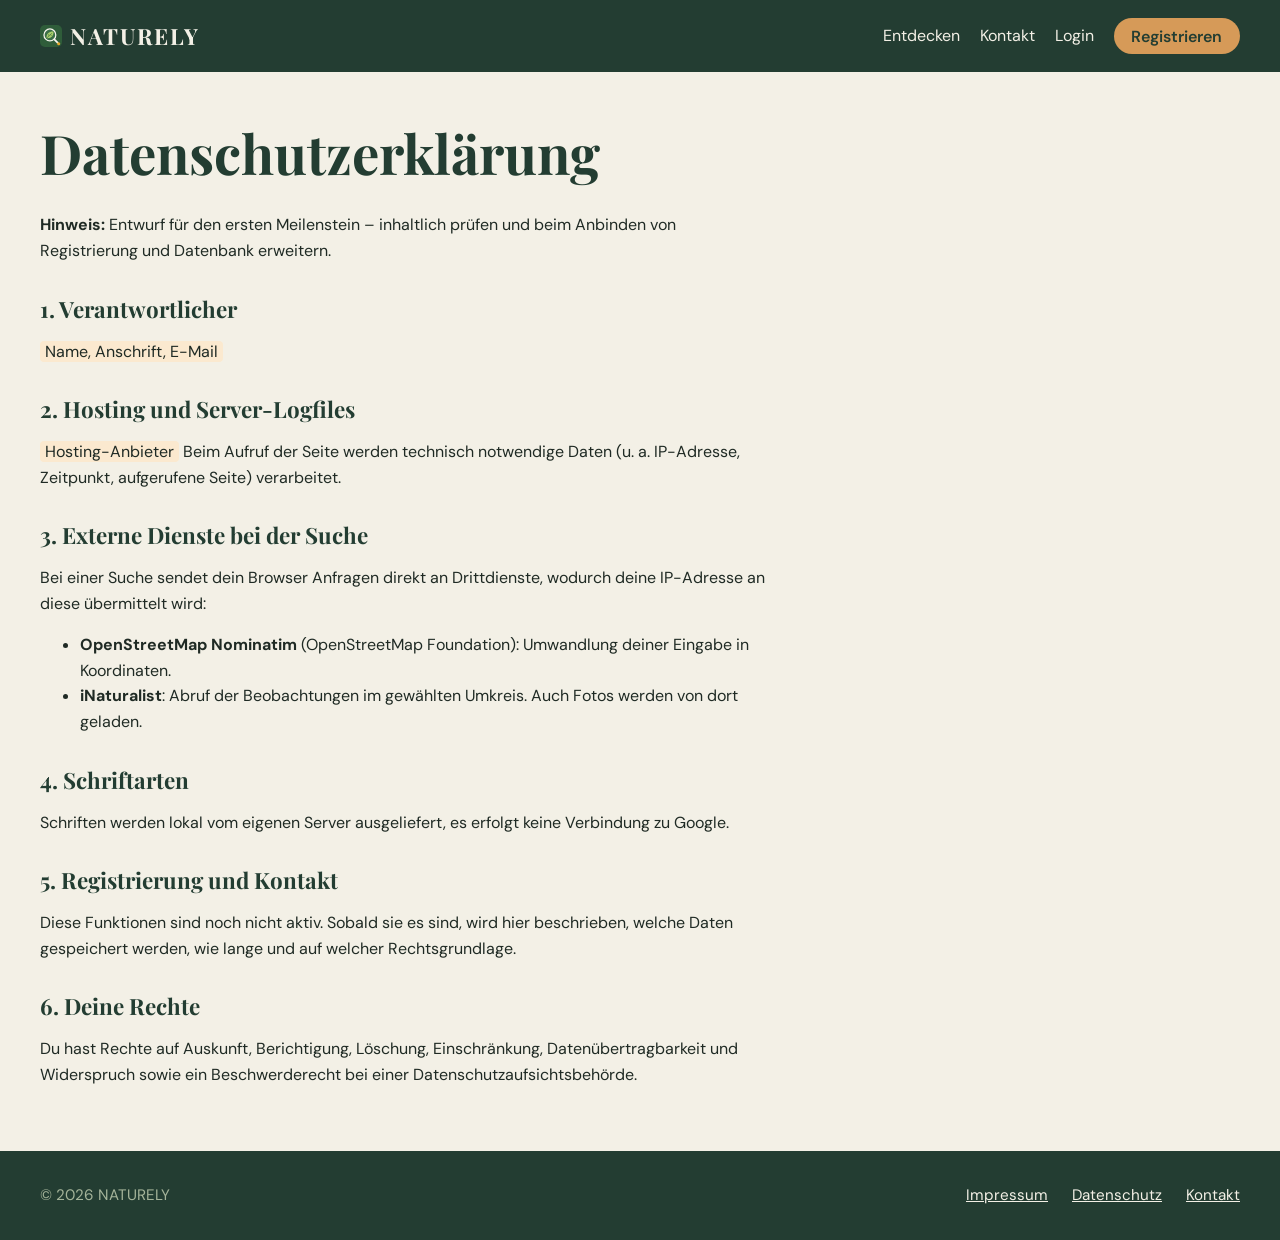
==== commit b34ebc93: "move burger menu js to js/ui directory" ====
--- a/frontend/datenschutz.html
+++ b/frontend/datenschutz.html
@@ -6,7 +6,7 @@
   <title>Datenschutzerklärung – NATURELY</title>
   <meta name="description" content="NATURELY – Naturbeobachtungen in deiner Umgebung entdecken.">
   <link rel="stylesheet" href="css/style.css">
-  <script src="js/nav.js" defer></script>
+  <script src="js/ui/nav.js" defer></script>
 </head>
 <body>
   <a class="skip" href="#inhalt">Zum Inhalt springen</a>
--- a/frontend/css/style.css
+++ b/frontend/css/style.css
@@ -219,6 +219,7 @@
   margin-top: 4rem;
   padding-block: 2rem;
   font-size: 0.95rem;
+  margin-top:0;
 }
  
 .site-footer .wrap {
